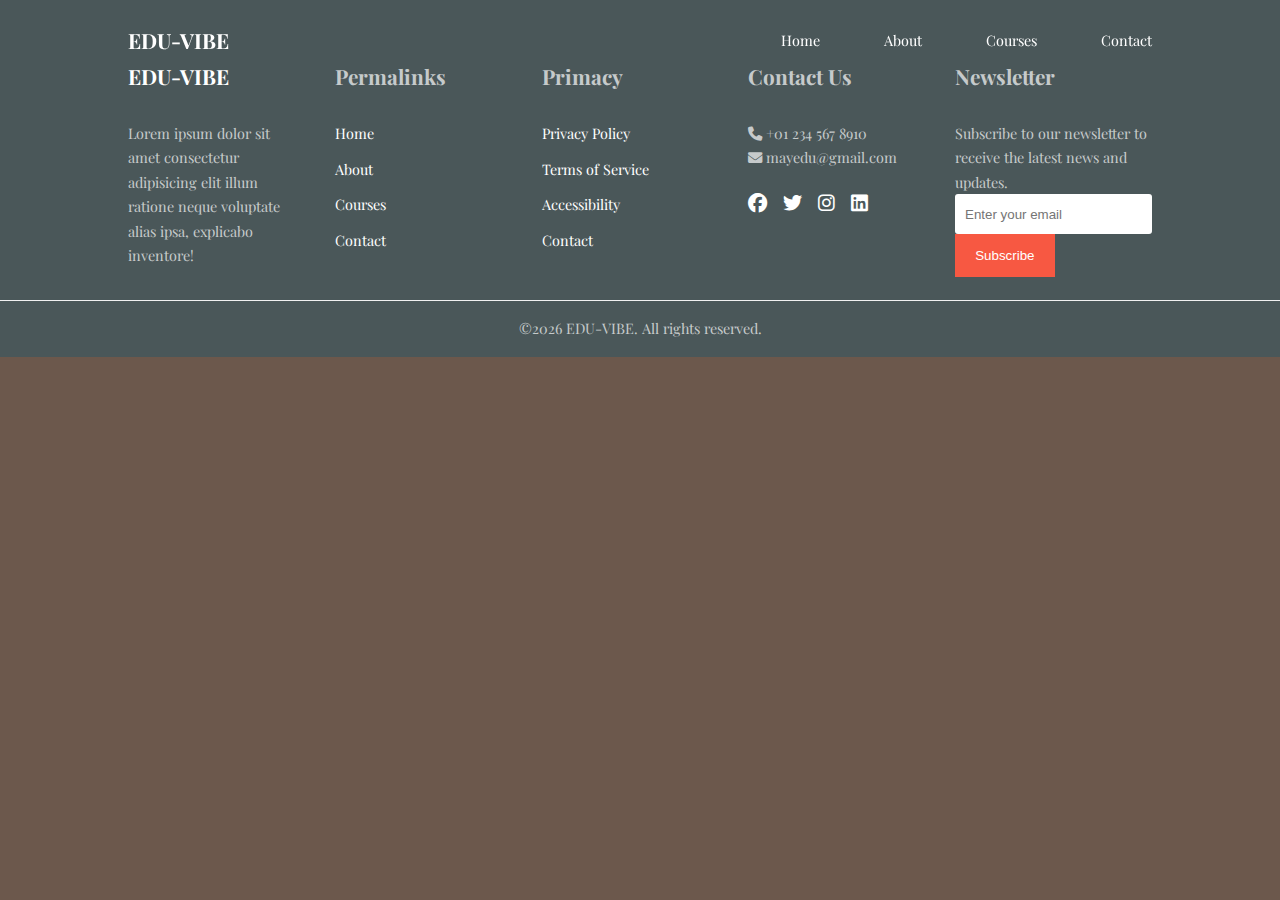
==== about.html @ d9bd9087 "implemeting about page" ====
<!DOCTYPE html>
<html lang="en">

<head>
    <meta charset="UTF-8">
    <meta name="viewport" content="width=device-width, initial-scale=1.0">
    <link rel="icon" href="./images/favicon.ico" type="image/favicon.ico">
    <title>Responsive Education Multi-page Website Using HTML, CSS and JavaScript</title>
    <link rel="stylesheet" href="./css/style.css">

    <!-- For Awesome font-->
    <link rel="stylesheet" href="https://cdnjs.cloudflare.com/ajax/libs/font-awesome/6.7.2/css/all.min.css"
        integrity="sha512-Evv84Mr4kqVGRNSgIGL/F/aIDqQb7xQ2vcrdIwxfjThSH8CSR7PBEakCr51Ck+w+/U6swU2Im1vVX0SVk9ABhg=="
        crossorigin="anonymous" referrerpolicy="no-referrer" />

    <!-- Google font  -->
    <link rel="preconnect" href="https://fonts.googleapis.com">
    <link rel="preconnect" href="https://fonts.gstatic.com" crossorigin>
    <link href="https://fonts.googleapis.com/css2?family=Playfair+Display:ital,wght@0,400..900;1,400..900&display=swap"
        rel="stylesheet">

    <!-- Swiper  -->
    <link rel="stylesheet" href="https://cdn.jsdelivr.net/npm/swiper@11/swiper-bundle.min.css" />


    <script src="./main.js" defer></script>

</head>

<body>
    <!--============ NAVBAR ============== -->
    <nav>
        <div class="container nav__container">
            <a href="index.html">
                <h4 class="">EDU-VIBE</h4>
            </a>
            <ul class="nav__menu">
                <li><a href="index.html">Home</a></li>
                <li><a href="about.html">About</a></li>
                <li><a href="courses.html">Courses</a></li>
                <li><a href="contact.html">Contact</a></li>
            </ul>
            <button id="open-menu-btn">
                <i class="fa-solid fa-bars"></i>
            </button>
            <button id="close-menu-btn">
                <i class="fa-solid fa-xmark"></i>
            </button>
        </div>
    </nav>
    <!--============ NAVBAR ENDS ============== -->

<!--============ HEADER  ============== -->


<!--============ HEADER ENDS ============== -->





     <!--============ FOOTER  SECTION ============== -->
     <footer class="">
        <div class="container footer__container">
            <div class="footer__1">
                <a href="index.html" class="footer__logo">
                    <h4>EDU-VIBE</h4>
                </a>
                <p>Lorem ipsum dolor sit amet consectetur adipisicing elit illum ratione neque voluptate alias ipsa,
                    explicabo inventore!</p>
            </div>
            <div class="footer_2">
                <h4>Permalinks</h4>
                <ul class="permalinks">
                    <li><a href="index.html">Home</a></li>
                    <li><a href="about.html">About</a></li>
                    <li><a href="courses.html">Courses</a></li>
                    <li><a href="contact.html">Contact</a></li>
                </ul>
            </div>
            <div class="footer__3">
                <h4>Primacy</h4>
                <ul class="primacy">
                    <li><a href="#">Privacy Policy</a></li>
                    <li><a href="#">Terms of Service</a></li>
                    <li><a href="#">Accessibility</a></li>
                    <li><a href="#">Contact</a></li>
            </div>
            <div class="footer__5">
                <h4>Contact Us</h4>
                <div>
                    <p> <i class="fa-solid fa-phone"></i> +01 234 567 8910</p>
                    <p> <i class="fa-solid fa-envelope"></i> mayedu@gmail.com</p>
                </div>
                <ul class="footer__socials">
                    <li>
                        <a href="#"><i class="fa-brands fa-facebook"></i></a>
                    </li>
                    <li>
                        <a href="#"><i class="fa-brands fa-twitter"></i></a>
                    </li>
                    <li>
                        <a href="#"><i class="fa-brands fa-instagram"></i></a>
                    </li>
                    <li>
                        <a href="#"><i class="fa-brands fa-linkedin"></i></a>
                </ul>
            </div>
            <div class="footer__4">
                <h4>Newsletter</h4>
                <p>Subscribe to our newsletter to receive the latest news and updates.</p>
                <form action="">
                    <input class="newsletter" type="email" placeholder="Enter your email">
                    <button type="submit" class="btn btn-primary">Subscribe</button>
                </form>
            </div>
        </div>
        <hr style="height: 0.5px; background-color: rgb(241, 241, 241); border: none;" />
        <div class="footer__copyright">
            <p>&copy;<span id="currentYear"></span> EDU-VIBE. All rights reserved.</p>
        </div>
    </footer>
    <!--============ END FOOTER SECTION ============== -->

</body>
---- css/style.css ----
/* Over-ride default browser styles */
* {
  margin: 0;
  text-decoration: none;
  list-style: none;
  box-sizing: border-box;
  padding: 0;
  border: 0;
  outline: 0;
}

/*===== CSS Variables help to customize page  ===== */
:root {
  --color-primary: #e9c46a;
  --color-success: #00bf8e;
  --color-warning: #0d515c;
  --color-danger: #f75842;
  --color-danger-variant: rgba(247, 88, 66, 0.5);
  --color-white: #fff;
  --color-light: rgba(255, 255, 255, 0.7);
  --color-black: #000;
  --color-bg: #6c584c;
  --color-bg1: #d5bdaf;
  --color-bg2: #4a5759;

  --container-width-lg: 80%;
  --container-width-md: 90%;
  --container-width-sm: 95%;

  --transition: all 0.4s ease;
}

body {
  font-family: "Playfair Display", serif;
  line-height: 1.7;
  color: var(--color-white);
  background: var(--color-bg);
}
.container {
  width: var(--container-width-lg);
  margin: 0 auto;
}

section {
  padding: 6rem 0;
}

section h2 {
  text-align: center;
  margin-bottom: 4rem;
}

h1,
h2,
h3,
h4,
h5 {
  line-height: 1.2;
}

h1 {
  font-size: 2.4rem;
}
h2 {
  font-size: 2rem;
}
h3 {
  font-size: 1.6rem;
}
h4 {
  font-size: 1.3rem;
}
a {
  color: var(--color-white);
}
img {
  width: 100%;
  display: block;
  object-fit: cover;
}
.btn {
  display: inline-block;
  padding: 0.8rem 1.2rem;
  background: var(--color-white);
  color: var(--color-black);
  border: 1px solid transparent;
  font-weight: 500;
  transition: var(--transition);
}

.btn:hover {
  background: transparent;
  color: var(--color-white);
  border-color: var(--color-white);
}

.btn-primary {
  background: var(--color-danger);
  color: var(--color-white);
}

/*=============== NAVBAR =============== */

nav {
  background: transparent;
  width: 100vw;
  height: 5rem;
  position: fixed;
  top: 0;
  z-index: 11;
}

/* change navbar styles on scroll using javascript */
.window-scroll {
  background: var(--color-danger);
  box-shadow: 0 1rem 2rem rgba(0, 0, 0, 0.3);
}

.nav__container {
  display: flex;
  justify-content: space-between;
  align-items: center;
  height: 100%;
}

nav button {
  display: none;
}

.nav__menu {
  display: flex;
  gap: 4rem;
  align-items: center;
}

.nav__menu a {
  font-size: 0.9rem;
  transition: all 500ms linear;
}

.nav__menu a:hover {
  color: var(--color-bg2);
}

/*================= HERO ================= */

header {
  position: relative;
  top: 5rem;
  overflow: hidden;
  height: 70vh;
  margin-bottom: 5rem;
}

.header__container {
  display: grid;
  grid-template-columns: 1fr 1fr;
  align-items: center;
  gap: 5rem;
  height: 100%;
}

.header__left .hero-text {
  font-style: normal;
  font-weight: 700;
  font-size: 40px;
  line-height: 64px;
  background: linear-gradient(180deg, #ff7b00 0%, rgba(255, 61, 0, 0.24) 100%);
  -webkit-background-clip: text;
  -webkit-text-fill-color: transparent;
  background-clip: text;
}

.header__left p {
  margin: 1rem 0 2.4rem;
}

/* ================ CATEGORIES ================ */
.categories {
  background: var(--color-bg1);
  height: 29rem;
}

.categories h1 {
  line-height: 1;
  margin-bottom: 3rem;
}

.categories__container {
  display: grid;
  grid-template-columns: 40% 60%;
  /* gap: 4rem; */
}

.categories__left {
  margin-right: 4rem;
}

.categories__left p {
  margin: 1rem 0 3rem;
}

.categories__right {
  display: grid;
  grid-template-columns: repeat(3, 1fr);
  gap: 1.2rem;
}

.category {
  background: var(--color-bg2);
  padding: 2rem;
  border-radius: 2rem;
  transition: var(--transition);
}

.category:hover {
  box-shadow: 0 3rem 3rem rgba(0, 0, 0, 0.3);
  z-index: 1;
}

.category:nth-child(2) .category__icon {
  background: var(--color-danger);
}

.category:nth-child(3) .category__icon {
  background: var(--color-success);
}

.category:nth-child(4) .category__icon {
  background: var(--color-warning);
}

.category:nth-child(5) .category__icon {
  background: var(--color-success);
}

.category:nth-child(6) .category__icon {
  background: var(--color-danger);
}

.category__icon {
  background: var(--color-primary);
  padding: 0.9rem;
  border-radius: 0.9rem;
}

.category h5 {
  margin: 2rem 0 1rem;
}

.category p {
  font-size: 0.85rem;
}

/* ================ POPULAR COURSES ================ */
.courses {
  margin-top: 10rem;
}

.courses__container {
  display: grid;
  grid-template-columns: repeat(3, 1fr);
  gap: 2rem;
}

.course {
  background: var(--color-bg1);
  text-align: center;
  border: 1px solid transparent;
}

.course:hover {
  border: 1px solid var(--color-bg1);
  border-radius: 5px;
  background: transparent;
}

.course__info {
  padding: 2rem;
}

.course__info p {
  margin: 1.2rem 0 2rem;
  font-size: 0.9rem;
}

/* ================ FAQs ================ */
.faqs {
  background: var(--color-bg1);
  box-shadow: inset 0 0 3rem rgba(0, 0, 0, 0.5);
}

.faqs__container {
  display: grid;
  grid-template-columns: 1fr 1fr;
  gap: 1rem;
}

.faq {
  padding: 2rem;
  display: flex;
  align-items: center;
  gap: 1.4rem;
  height: fit-content;
  background: var(--color-bg2);
  cursor: pointer;
  box-shadow: rgba(0, 0, 0, 0.25) 0px 54px 55px,
    rgba(0, 0, 0, 0.12) 0px -12px 30px, rgba(0, 0, 0, 0.12) 0px 4px 6px,
    rgba(0, 0, 0, 0.17) 0px 12px 13px, rgba(0, 0, 0, 0.09) 0px -3px 5px;
  transition: all 1s ease-out;
}

.faq h4 {
  font-size: 1rem;
  line-height: 2.2;
}

.faq__icon {
  align-self: flex-start;
  font-size: 1.2rem;
}

.faq p {
  margin-top: 0.8rem;
  display: none;
}

.faq.open p {
  display: block;
}

/* ================ TESTIMONIALS ================ */
.testimonials__container {
  overflow-x: hidden;
  position: relative;
  margin-bottom: 5rem;
}

.testimonial {
  padding-top: 2rem;
  box-shadow: rgba(0, 0, 0, 0.17) 0px -23px 25px 0px inset,
    rgba(0, 0, 0, 0.15) 0px -36px 30px 0px inset,
    rgba(0, 0, 0, 0.1) 0px -79px 40px 0px inset, rgba(0, 0, 0, 0.06) 0px 2px 1px,
    rgba(0, 0, 0, 0.09) 0px 4px 2px, rgba(0, 0, 0, 0.09) 0px 8px 4px,
    rgba(0, 0, 0, 0.09) 0px 16px 8px, rgba(0, 0, 0, 0.09) 0px 32px 16px;
  cursor: grab;
}

.avatar {
  width: 6rem;
  height: 6rem;
  border-radius: 50%;
  overflow: hidden;
  margin: 0 auto 1rem;
  border: 1rem solid var(--color-bg1);
}

.testimonial__info {
  text-align: center;
}

.testimonial__body {
  background: var(--color-danger);
  padding: 2rem;
  margin-top: 3rem;
  position: relative;
}

.testimonial__body::before {
  content: "";
  position: absolute;
  background: linear-gradient(
    135deg,
    transparent,
    var(--color-danger),
    var(--color-danger-variant),
    var(--color-danger-variant)
  );
  display: block;
  top: -1.5rem;
  left: 45%;
  /* transform: translateX(-50%); */
  transform: rotate(45deg);
  width: 3rem;
  height: 3rem;
  border-left: 1rem solid transparent;
  border-right: 1rem solid transparent;
  border-top: 1rem solid var(--color-danger-variant);
}

/* ================ FOOTER ================ */
footer {
  background: var(--color-bg2);
  padding: 4rem 0 1rem 0;
  color: var(--color-light);
  font-size: 0.9rem;
}

.footer__container {
  display: grid;
  grid-template-columns: repeat(5, 1fr);
  gap: 2rem;
}

.footer__container > div h4 {
  margin-bottom: 2rem;
}

.footer__1 p {
  margin: 0 0 2rem;
}

footer ul li {
  margin-bottom: 0.7rem;
}

footer ul li a:hover {
  text-decoration: underline;
  color: var(--color-light);
}

.footer__4 .newsletter {
  height: 40px;
  padding: 10px;
  border-radius: 3px;
}

.footer__socials {
  display: flex;
  gap: 1rem;
  font-size: 1.2rem;
  margin-top: 1rem;
}

.footer__copyright {
  grid-column: 1 / -1;
  text-align: center;
  margin-top: 1rem;
}

/* ================ MEDIA QUERIES (TABLETS) ================ */

@media screen and (max-width: 1024px) {
  .container {
    width: var(--container-width-md);
  }
  h1 {
    font-size: 2.2rem;
  }
  h2 {
    font-size: 1.7rem;
  }
  h3 {
    font-size: 1.4rem;
  }
  h4 {
    font-size: 1.2rem;
  }

  /* ================ NAVBAR ================ */
  nav button {
    display: inline-block;
    background: transparent;
    font-size: 1.8rem;
    color: var(--color-white);
    cursor: pointer;
  }

  nav button#close-menu-btn {
    display: none;
  }
  .nav__menu {
    position: fixed;
    top: 5rem;
    right: 5%;
    height: fit-content;
    width: 18rem;
    flex-direction: column;
    gap: 0;
  }
  .nav__menu li {
    width: 100%;
    height: 5.8rem;
    animation: animateNavItems 400ms linear forwards;
    transform-origin: top right;
    opacity: 0;
  }

  .nav__menu li:nth-child(2) {
    animation-delay: 200ms;
  }
  .nav__menu li:nth-child(3) {
    animation-delay: 400ms;
  }
  .nav__menu li:nth-child(4) {
    animation-delay: 600ms;
  }

  @keyframes animateNavItems {
    from {
      opacity: 0;
      transform: rotateZ(-90deg) rotateX(90deg) scale(0.1);
    }
    to {
      opacity: 1;
      transform: rotateZ(0) rotateX(0) scale(1);
    }
  }
  .nav__menu li a {
    background: var(--color-bg1);
    box-shadow: -4rem 6rem 10rem rgba(0, 0, 0, 0.6);
    width: 100%;
    height: 100%;
    display: grid;
    place-items: center;
    color: rgb(81, 71, 71);
  }
  .nav__menu li a:hover {
    background: var(--color-bg2-variant);
    color: var(--color-black);
  }

  /* ================ HEADER ================ */
  header{
    height: 67vh;
    margin-bottom: 4rem;
  }

  .header__container{
    grid-template-columns: 1fr;
    gap: 0;
    padding-bottom: 3rem;
  }
  .header__left .hero-text{
    font-size: 1.5rem;
    line-height: 25px;
  }

  /* ================ CATEGORIES ================ */

.categories{
height: auto;
}
.categories__container{
  grid-template-columns: 1fr; 
gap: 3rem;
}
.categories__left{
  margin-right: 0;
}

  /* ================ POPULAR COURSES ================ */

.course{
  margin-top: 0;
}
.courses__container{
  grid-template-columns: 1fr 1fr;
  gap: 3rem;
}
  /* ================ FAQs ================ */
  .faqs__container{
    grid-template-columns: 1fr;
  }
.faq{
  padding: 1.5rem;
}

  /* ================ TESTIMONIALS ================ */
  .testimonials__container{
    margin-bottom: 1rem;
    }

  /* ================ FOOTER ================ */
.footer__container{
  grid-template-columns: 1fr 1fr;
  gap: 3rem;
}
}

/* ================ MEDIA QUERIES (MOBILE) ================ */
@media screen and (max-width:600px) {
  .container {
    width: var(--container-width-sm);
  }

  /* ================ NAVBAR ================ */
  .nav__menu {
    right: 3%;
  }
  .nav__container{
   padding-right: 1rem;
  }

  /* ================ HEADER ================ */
  header {
    height: 100vh;
  }

  .header__container {
    grid-template-columns: 1fr;
    text-align: center;
    margin-top: 0;
  }

  .header__left .hero-text {
    font-size: 1.2rem;
    line-height: 20px;
  }

  /* ================ CATEGORIES ================ */
  .categories__right {
    grid-template-columns: 1fr 1fr;
    gap: 0.7rem;
  }

  .category{
    padding: 1rem;
    border-radius: 1rem;
  }

  .categories__icon {
    margin-top: 4px;
    display: inline-block;
  }

  /* ================ POPULAR COURSES ================ */
  .courses {
    margin-top: 0;
  }

  .courses__container {
    grid-template-columns: 1fr;
      }

  /* ================ FAQs ================ */
  .faqs__container {
    grid-template-columns: 1fr;
  }

  .faq {
    padding: 1.5rem;
  }

  /* ================ TESTIMONIALS ================ */
  .testimonial__body{
    padding: 1rem;
  }
  .testimonials__container {
    margin-bottom: 1rem;
  }

  /* ================ FOOTER ================ */
  .footer__container {
    grid-template-columns: 1fr;
    text-align: center;
    gap: 3rem;
  }
  .footer__1 p {
    margin: 1rem auto;
  }

  .footer__socials {
    justify-content: center;
  }
}
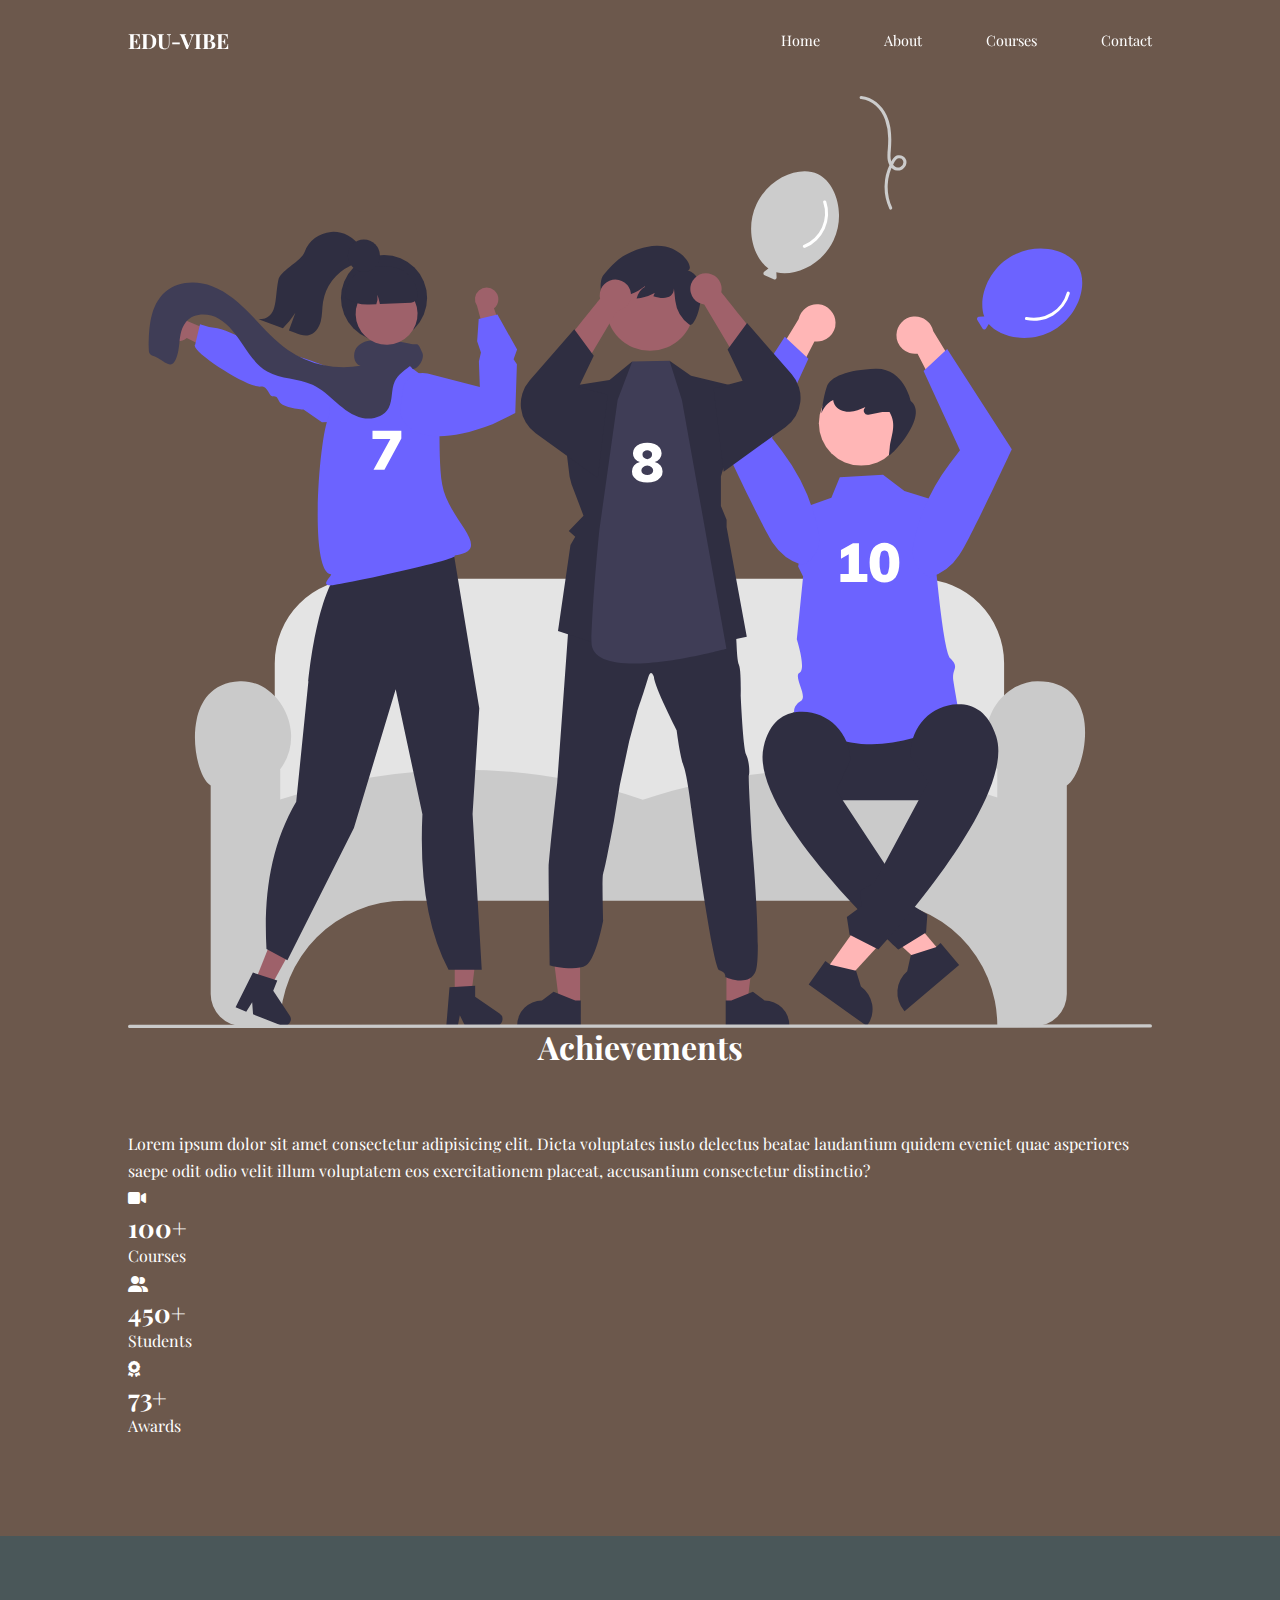
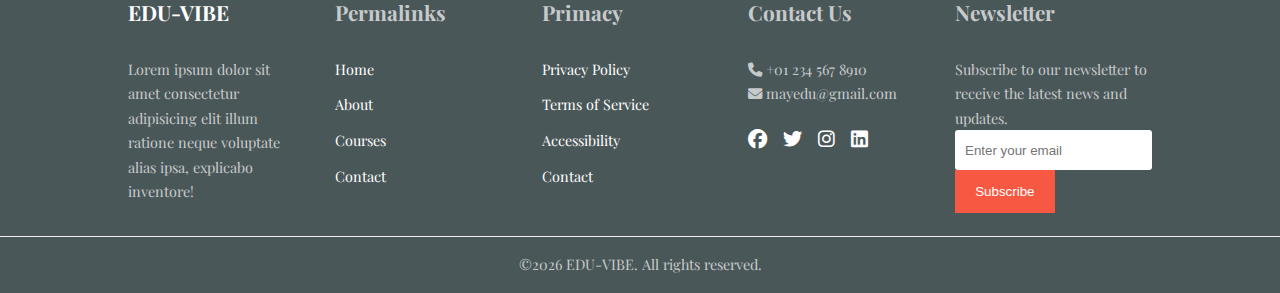
==== commit e7192557: "updated" ====
--- a/about.html
+++ b/about.html
@@ -50,17 +50,53 @@
     </nav>
     <!--============ NAVBAR ENDS ============== -->
 
-<!--============ HEADER  ============== -->
+    <!--============ HEADER  ============== -->
+    <section class="about__achievements">
+        <div class="container about__achievements__container">
+            <div class="about__achievement__left">
+                <img src="./images/about achievements.svg" alt="">
+            </div>
+            <div class="about__achievement__right">
+                <h2>Achievements</h2>
+                <p>Lorem ipsum dolor sit amet consectetur adipisicing elit. Dicta voluptates iusto delectus beatae
+                    laudantium quidem eveniet quae asperiores saepe odit odio velit illum voluptatem eos exercitationem
+                    placeat, accusantium consectetur distinctio?
+                </p>
+                <div class="achievements__cards">
+                    <article class="achievement__card">
+                        <span class="achievement__icon">
+                            <i class="fa-solid fa-video"></i>
+                        </span>
+                        <h3>100+</h3>
+                        <p>Courses</p>
+                    </article>
+                    <article class="achievement__card">
+                        <span class="achievement__icon">
+                            <i class="fa-solid fa-user-friends"></i>
+                        </span>
+                        <h3>450+</h3>
+                        <p>Students</p>
+                    </article>
+                    <article class="achievement__card">
+                        <span class="achievement__icon">
+                            <i class="fa-solid fa-award"></i>
+                        </span>
+                        <h3>73+</h3>
+                        <p>Awards</p>
+                    </article>
+                </div>
+            </div>
+        </div>
+    </section>
 
-
-<!--============ HEADER ENDS ============== -->
+    <!--============ HEADER ENDS ============== -->
 
 
 
 
 
-     <!--============ FOOTER  SECTION ============== -->
-     <footer class="">
+    <!--============ FOOTER  SECTION ============== -->
+    <footer class="">
         <div class="container footer__container">
             <div class="footer__1">
                 <a href="index.html" class="footer__logo">
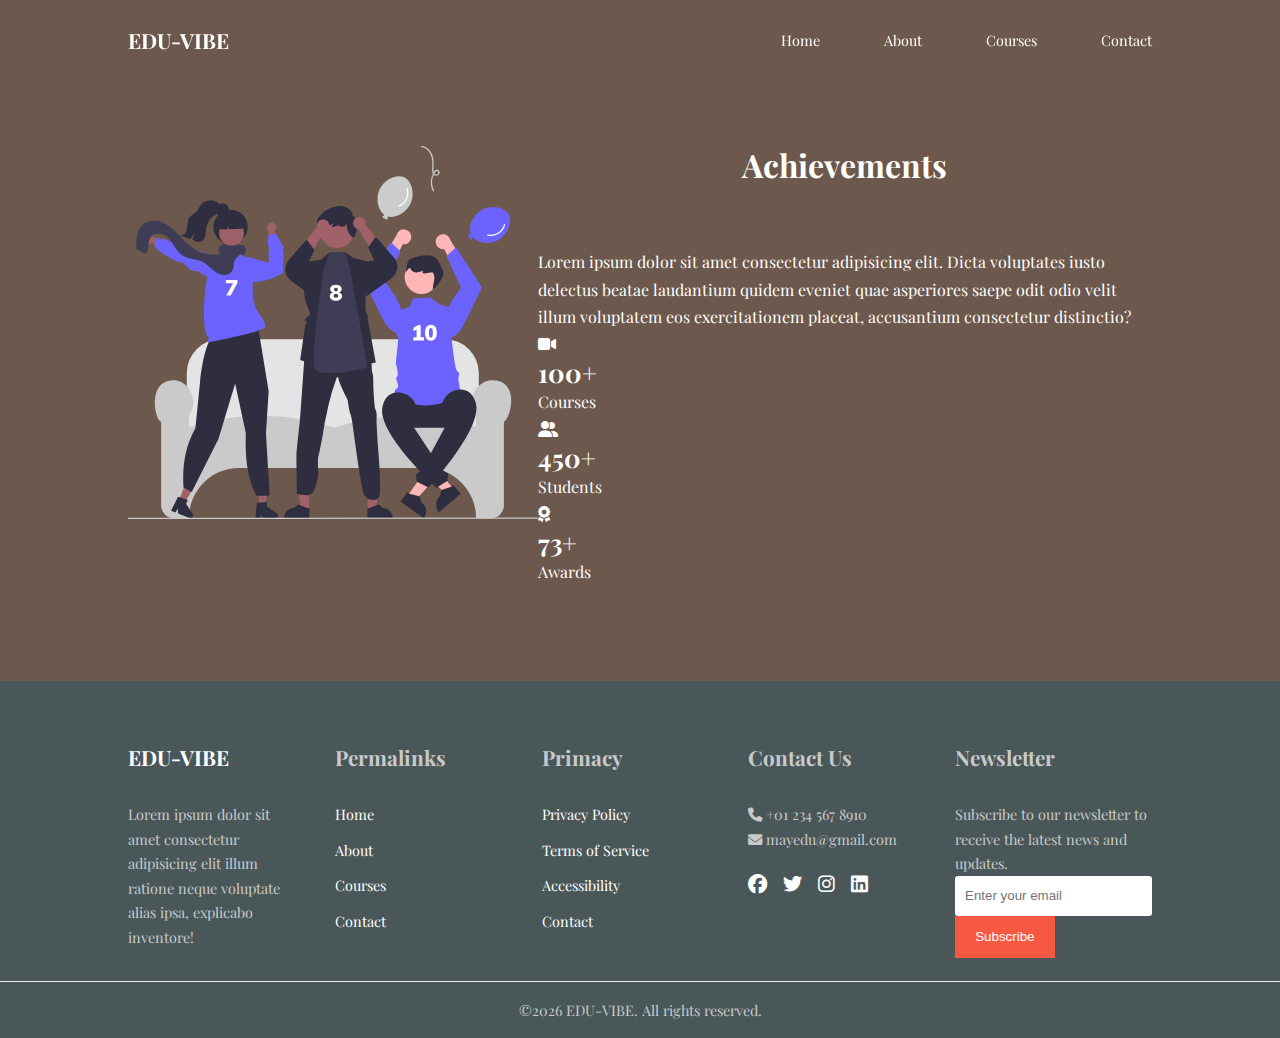
==== commit 0df22473: "upated about styles" ====
--- a/about.html
+++ b/about.html
@@ -7,6 +7,7 @@
     <link rel="icon" href="./images/favicon.ico" type="image/favicon.ico">
     <title>Responsive Education Multi-page Website Using HTML, CSS and JavaScript</title>
     <link rel="stylesheet" href="./css/style.css">
+    <link rel="stylesheet" href="./css/about.css">
 
     <!-- For Awesome font-->
     <link rel="stylesheet" href="https://cdnjs.cloudflare.com/ajax/libs/font-awesome/6.7.2/css/all.min.css"
--- a/css/about.css
+++ b/css/about.css
@@ -0,0 +1,13 @@
+  /* ================ ACHIEVEMENTS ================ */
+  .about__achievements {
+        margin-top: 50px;
+  }
+
+    .about__achievements__container {
+        display: grid;
+           grid-template-columns: 40% 60%;
+    }
+
+    .about__achievements__left > p {
+        margin: 1.6rem 0 2.5rem;
+    }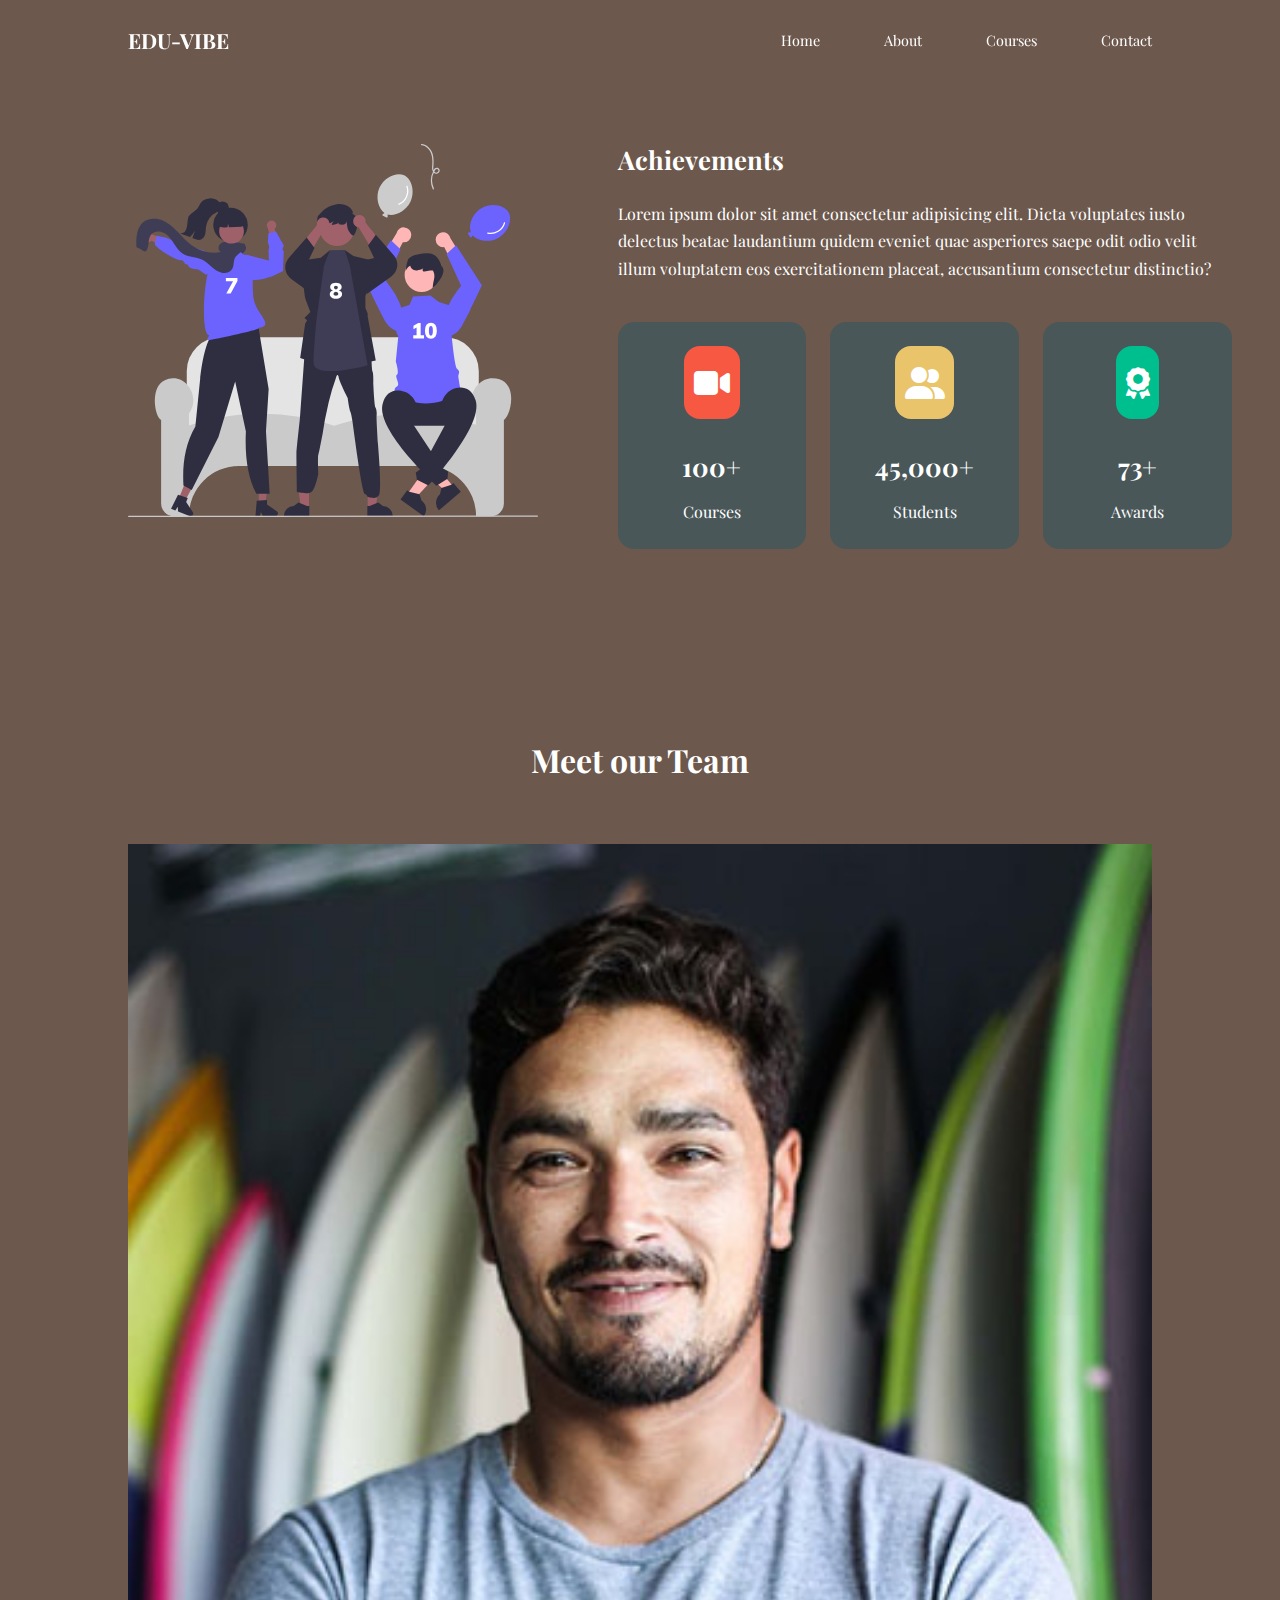
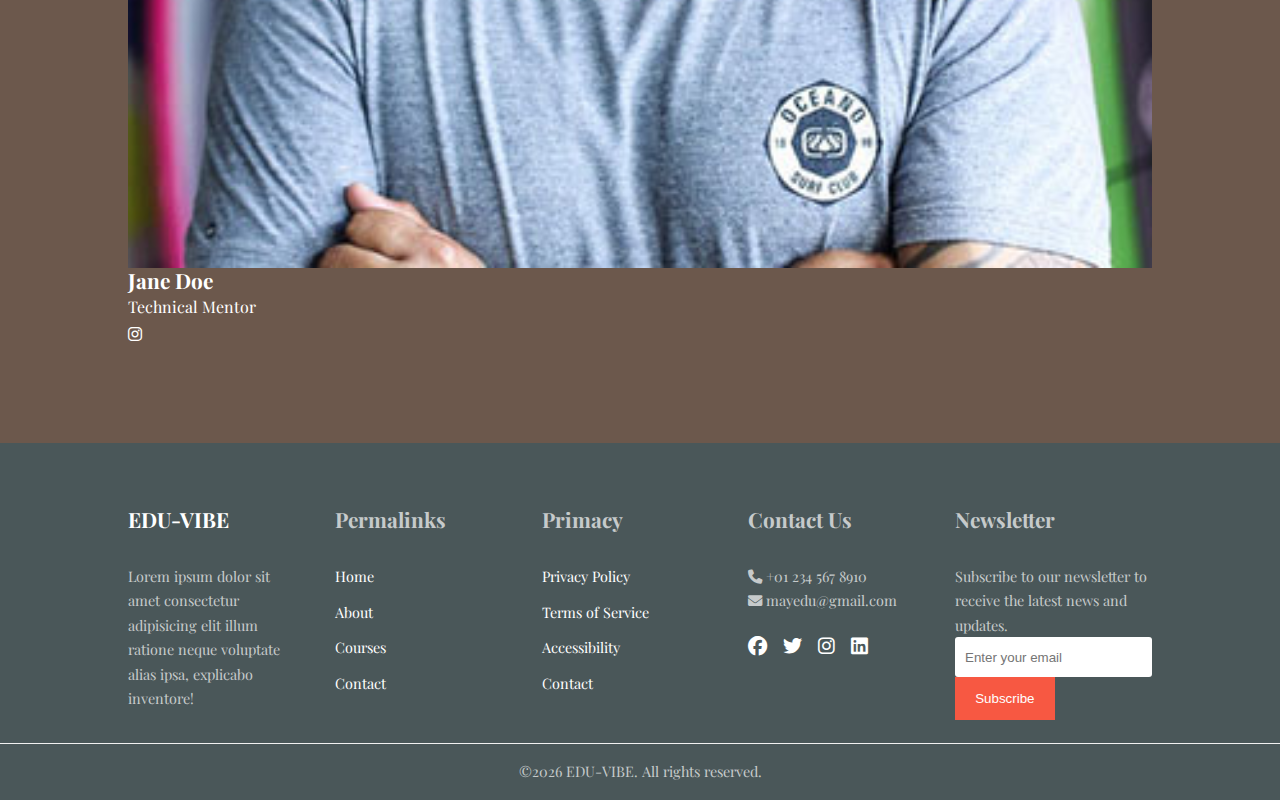
==== commit 8c23c9d8: "updated" ====
--- a/about.html
+++ b/about.html
@@ -51,14 +51,14 @@
     </nav>
     <!--============ NAVBAR ENDS ============== -->
 
-    <!--============ HEADER  ============== -->
+    <!--============ ACHIEVEMENT  ============== -->
     <section class="about__achievements">
         <div class="container about__achievements__container">
             <div class="about__achievement__left">
                 <img src="./images/about achievements.svg" alt="">
             </div>
             <div class="about__achievement__right">
-                <h2>Achievements</h2>
+                <h3>Achievements</h3>
                 <p>Lorem ipsum dolor sit amet consectetur adipisicing elit. Dicta voluptates iusto delectus beatae
                     laudantium quidem eveniet quae asperiores saepe odit odio velit illum voluptatem eos exercitationem
                     placeat, accusantium consectetur distinctio?
@@ -75,7 +75,7 @@
                         <span class="achievement__icon">
                             <i class="fa-solid fa-user-friends"></i>
                         </span>
-                        <h3>450+</h3>
+                        <h3>45,000+</h3>
                         <p>Students</p>
                     </article>
                     <article class="achievement__card">
@@ -90,7 +90,30 @@
         </div>
     </section>
 
-    <!--============ HEADER ENDS ============== -->
+    <!--============ ACHIEVEMENT ENDS ============== -->
+
+
+    <!--============ TEAM ============== -->
+    <section class="team">
+        <h2>Meet our Team</h2>
+        <div class="container team__container">
+            <article class="team__member">
+                <div class="team__member__image">
+                    <img src="./images/tm1.jpg" alt="">
+                </div>
+                <div class="team__member__info">
+                    <h4>Jane Doe</h4>
+                    <p>Technical Mentor</p>
+                </div>
+                <div class="team__member__socials">
+                    <a href="https://instagram" target="_blank">
+                        <i class="fa-brands fa-instagram"></i>
+                    </a>
+                </div>
+            </article>
+        </div>
+    </section>
+    <!--============ TEAM ENDS ============== -->
 
 
 
--- a/css/about.css
+++ b/css/about.css
@@ -1,13 +1,54 @@
-  /* ================ ACHIEVEMENTS ================ */
-  .about__achievements {
-        margin-top: 50px;
-  }
+/* ================ ACHIEVEMENTS ================ */
+.about__achievements {
+  margin-top: 3rem;
+}
 
-    .about__achievements__container {
-        display: grid;
-           grid-template-columns: 40% 60%;
-    }
+.about__achievements__container {
+  display: grid;
+  grid-template-columns: 40% 60%;
+  gap: 5rem;
+}
 
-    .about__achievements__left > p {
-        margin: 1.6rem 0 2.5rem;
-    }+.about__achievement__right > p {
+  margin: 1.6rem 0 2.5rem;
+}
+
+.achievements__cards {
+  display: grid;
+  grid-template-columns: repeat(3, 1fr);
+  gap: 1.5rem;
+}
+
+.achievement__card {
+  background-color: var(--color-bg2);
+  padding: 1.5rem;
+  border-radius: 1rem;
+  text-align: center;
+  transition: var(--transition);
+}
+
+.achievement__card:hover {
+  background: var(--color-primary);
+  box-shadow: 0 0 1rem rgba(0, 0, 0, 0.2);
+}
+
+.achievement__icon {
+  background: var(--color-danger);
+  padding: 0.6rem;
+  border-radius: 1rem;
+  margin-bottom: 2rem;
+  display: inline-block;
+  font-size: 2rem;
+}
+
+.achievement__card:nth-child(2) .achievement__icon {
+  background: var(--color-primary);
+}
+
+.achievement__card:nth-child(3) .achievement__icon {
+  background: var(--color-success);
+}
+
+.achievement__card p {
+  margin-top: 1rem;
+}
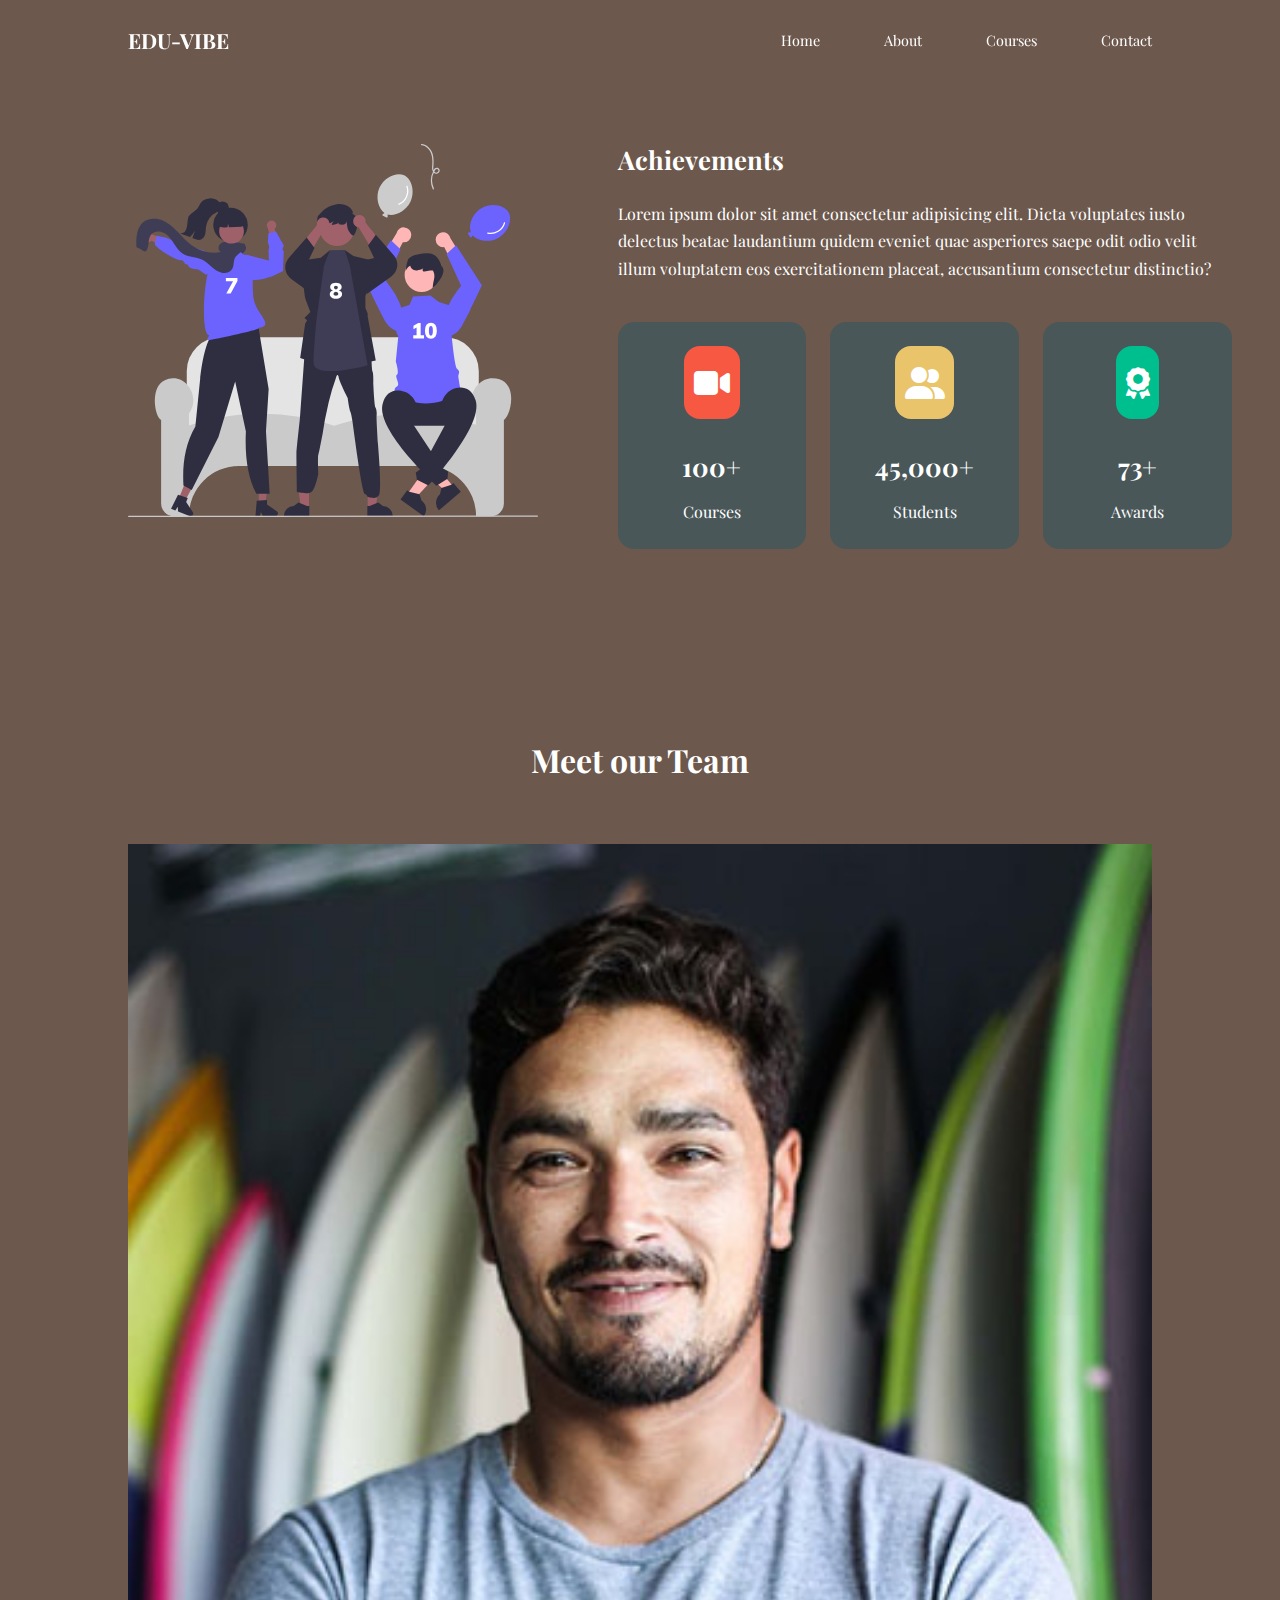
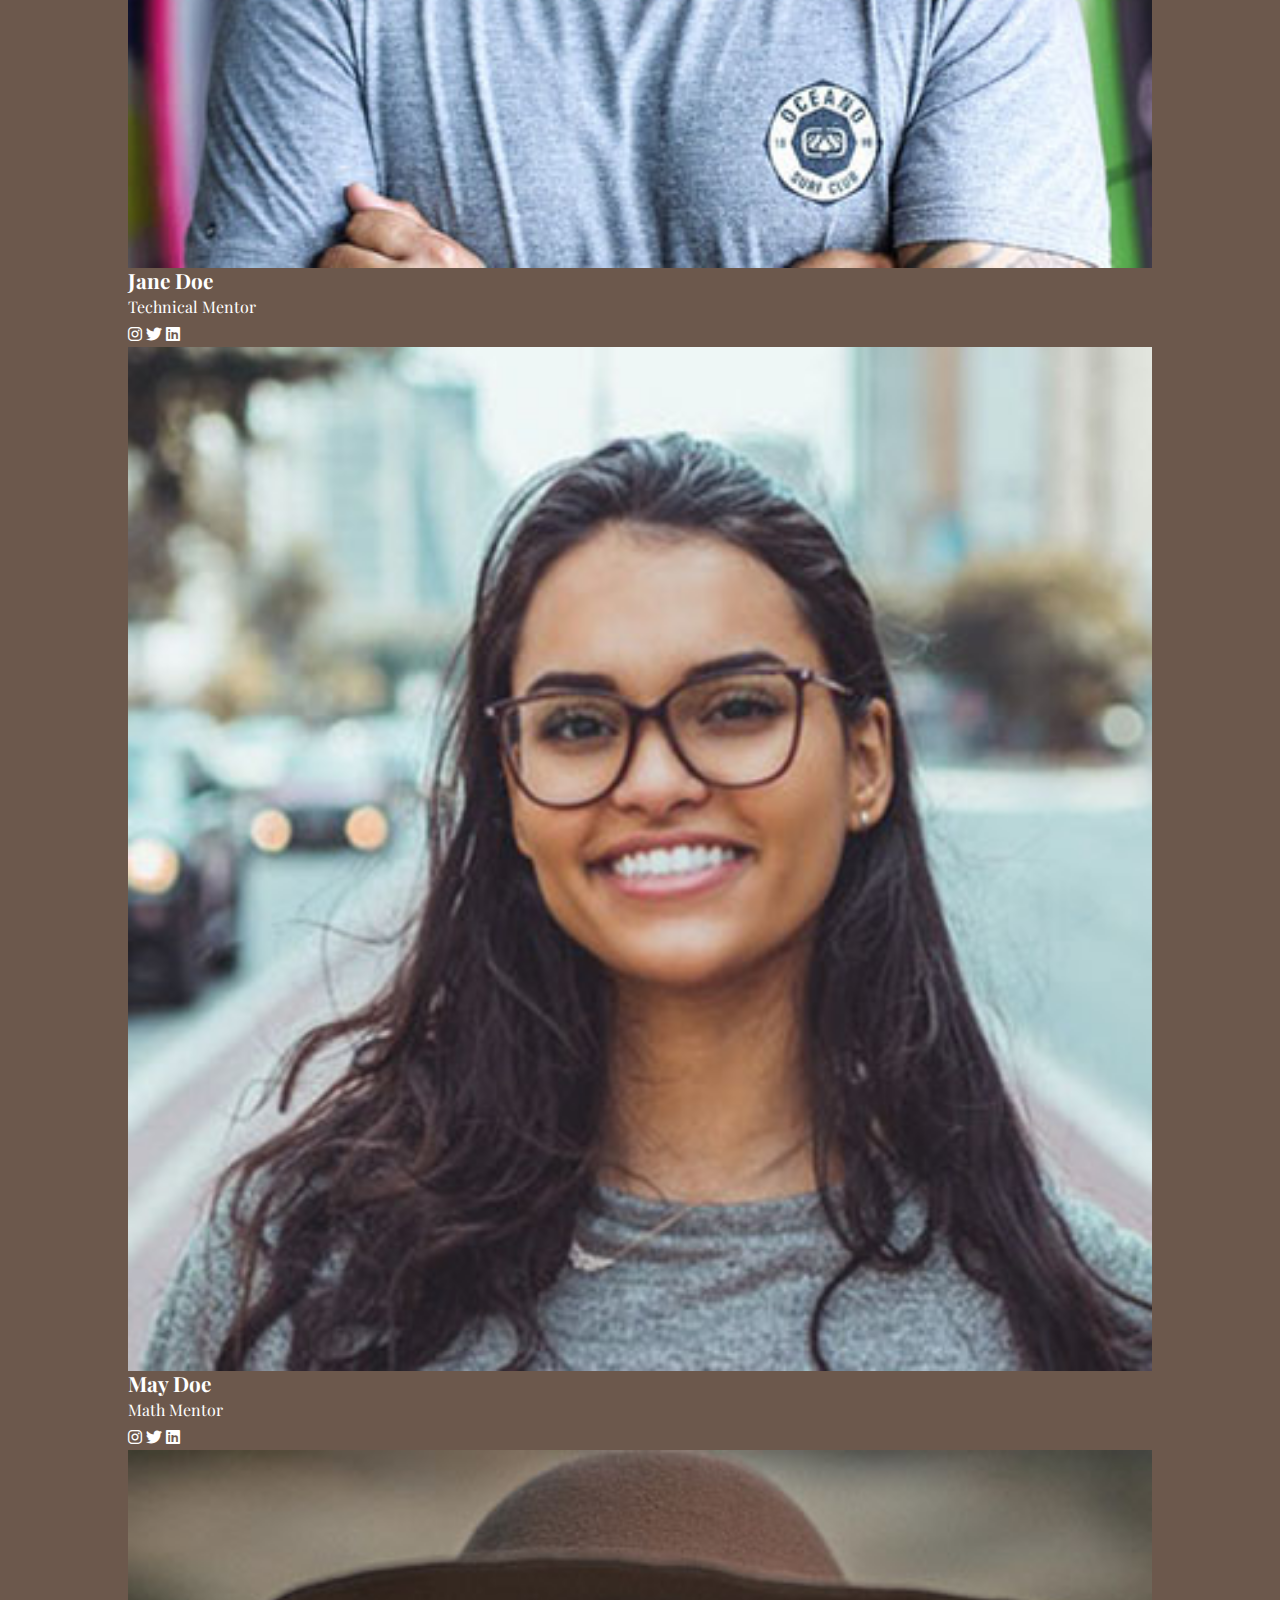
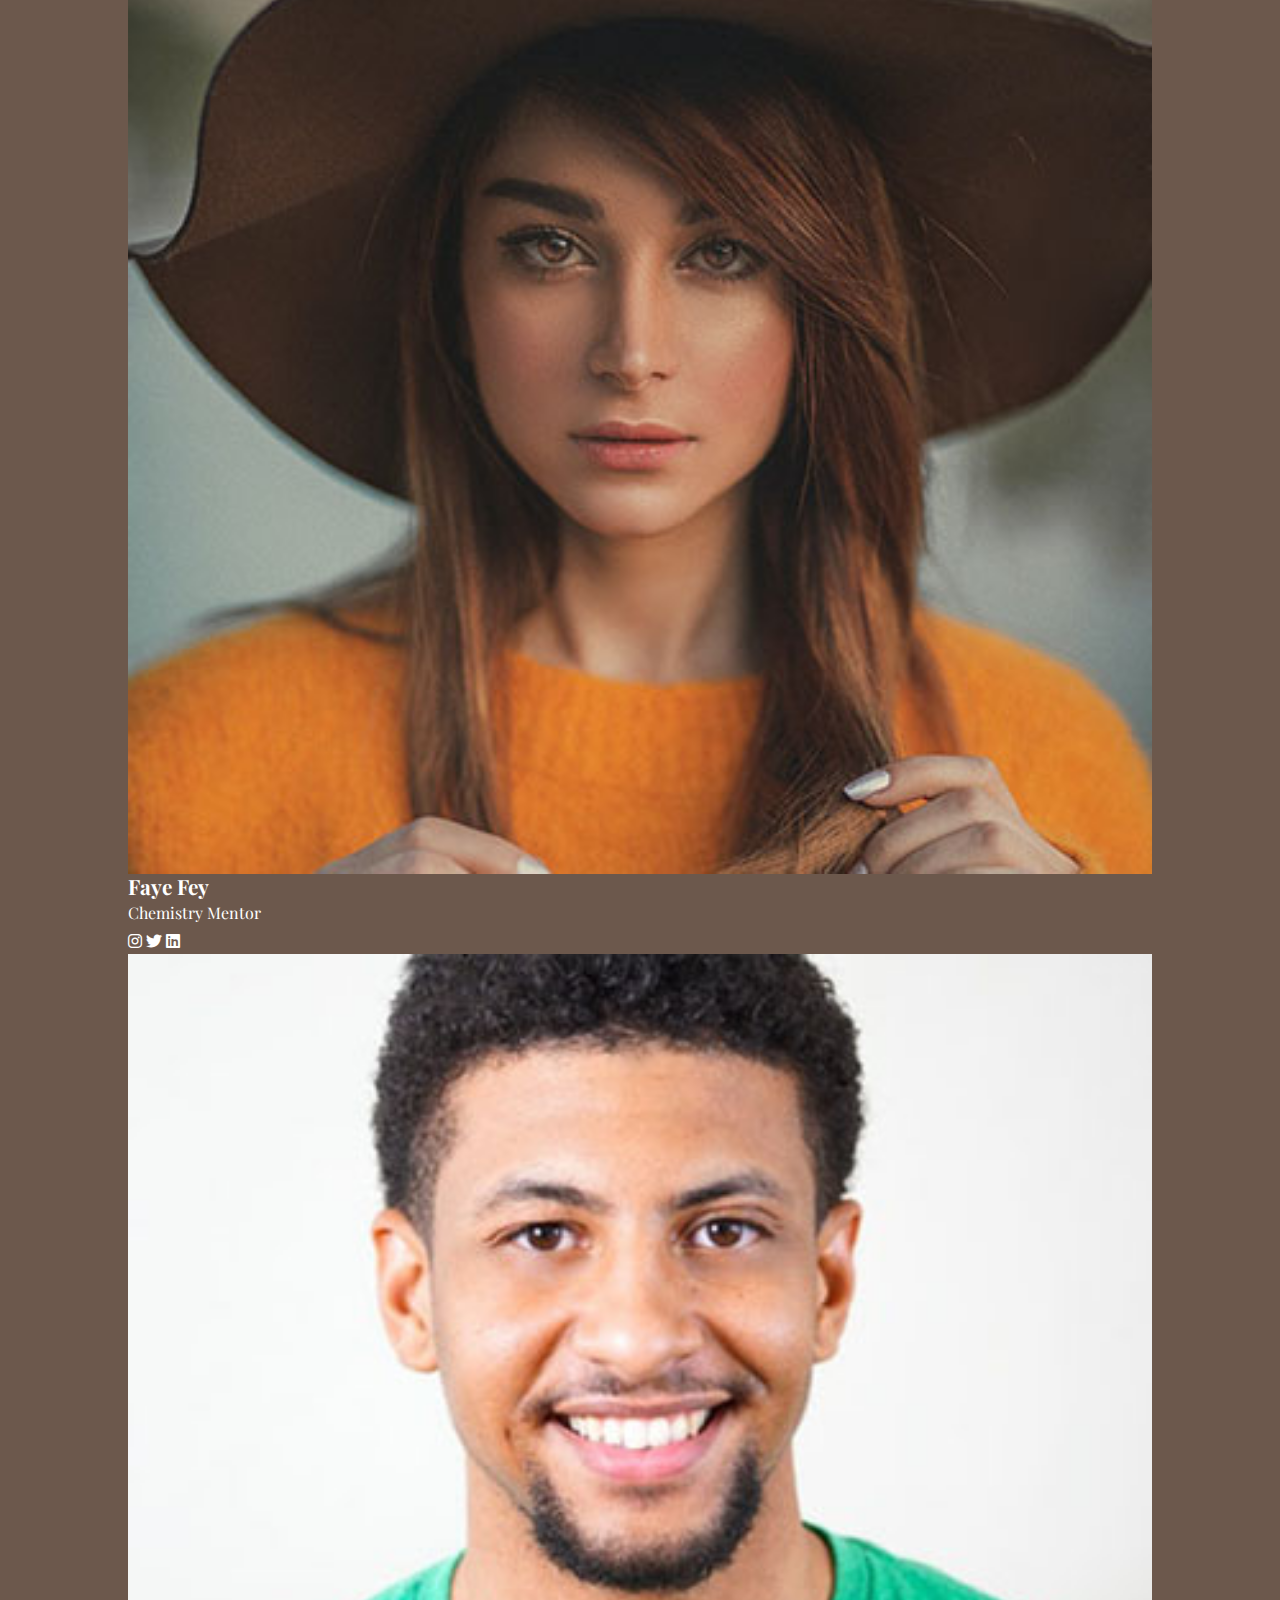
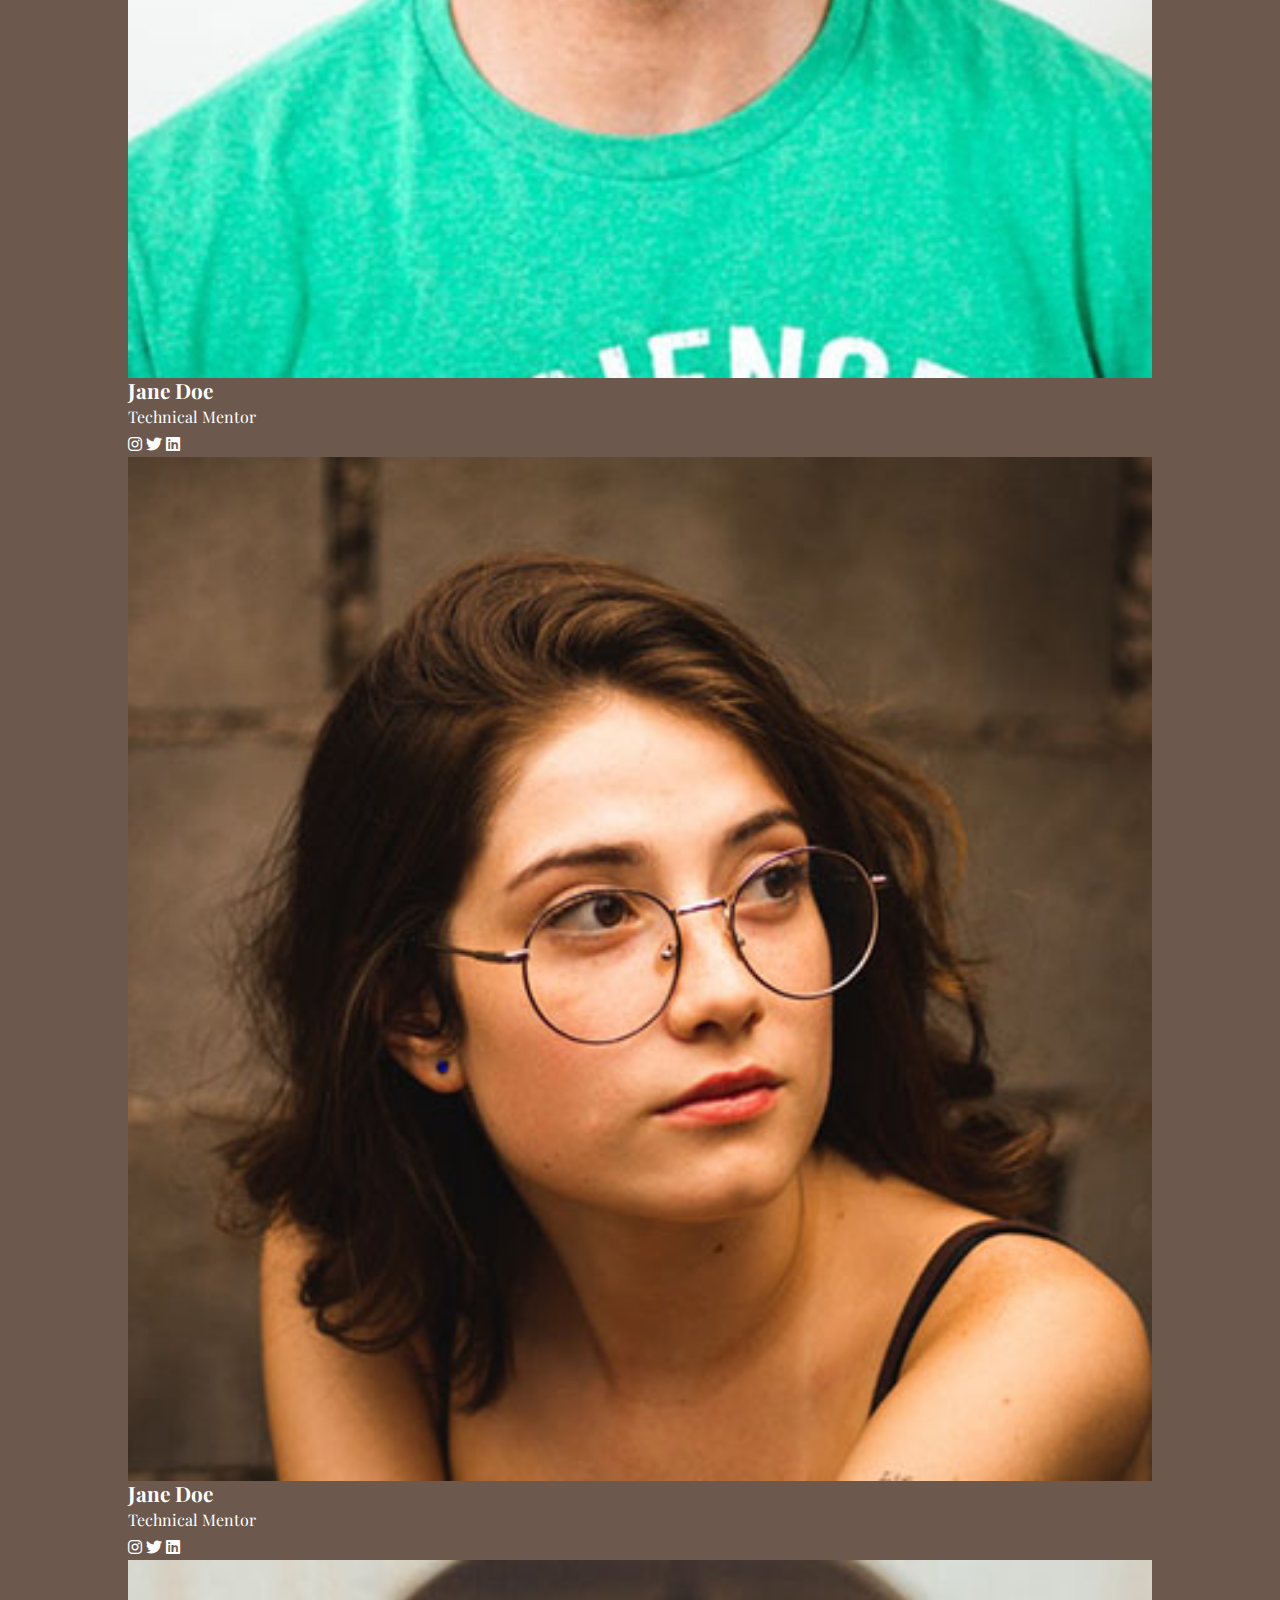
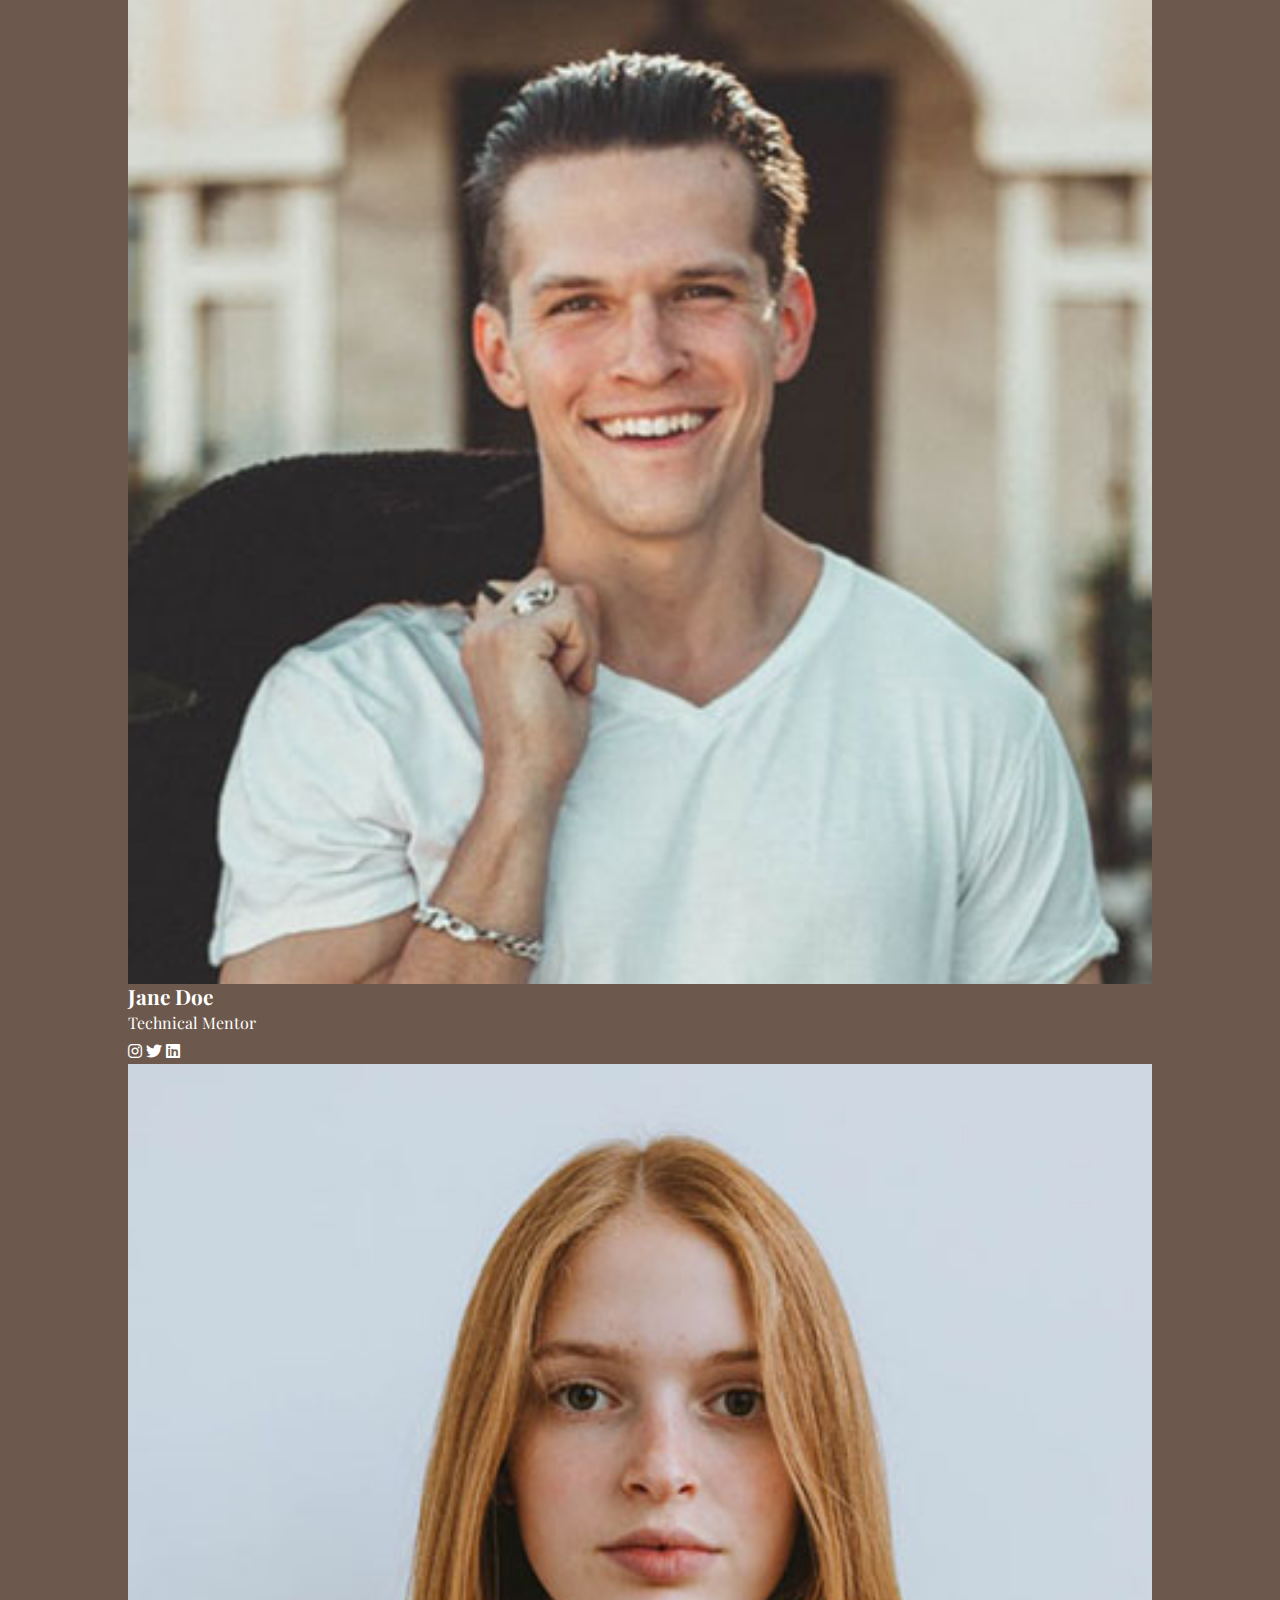
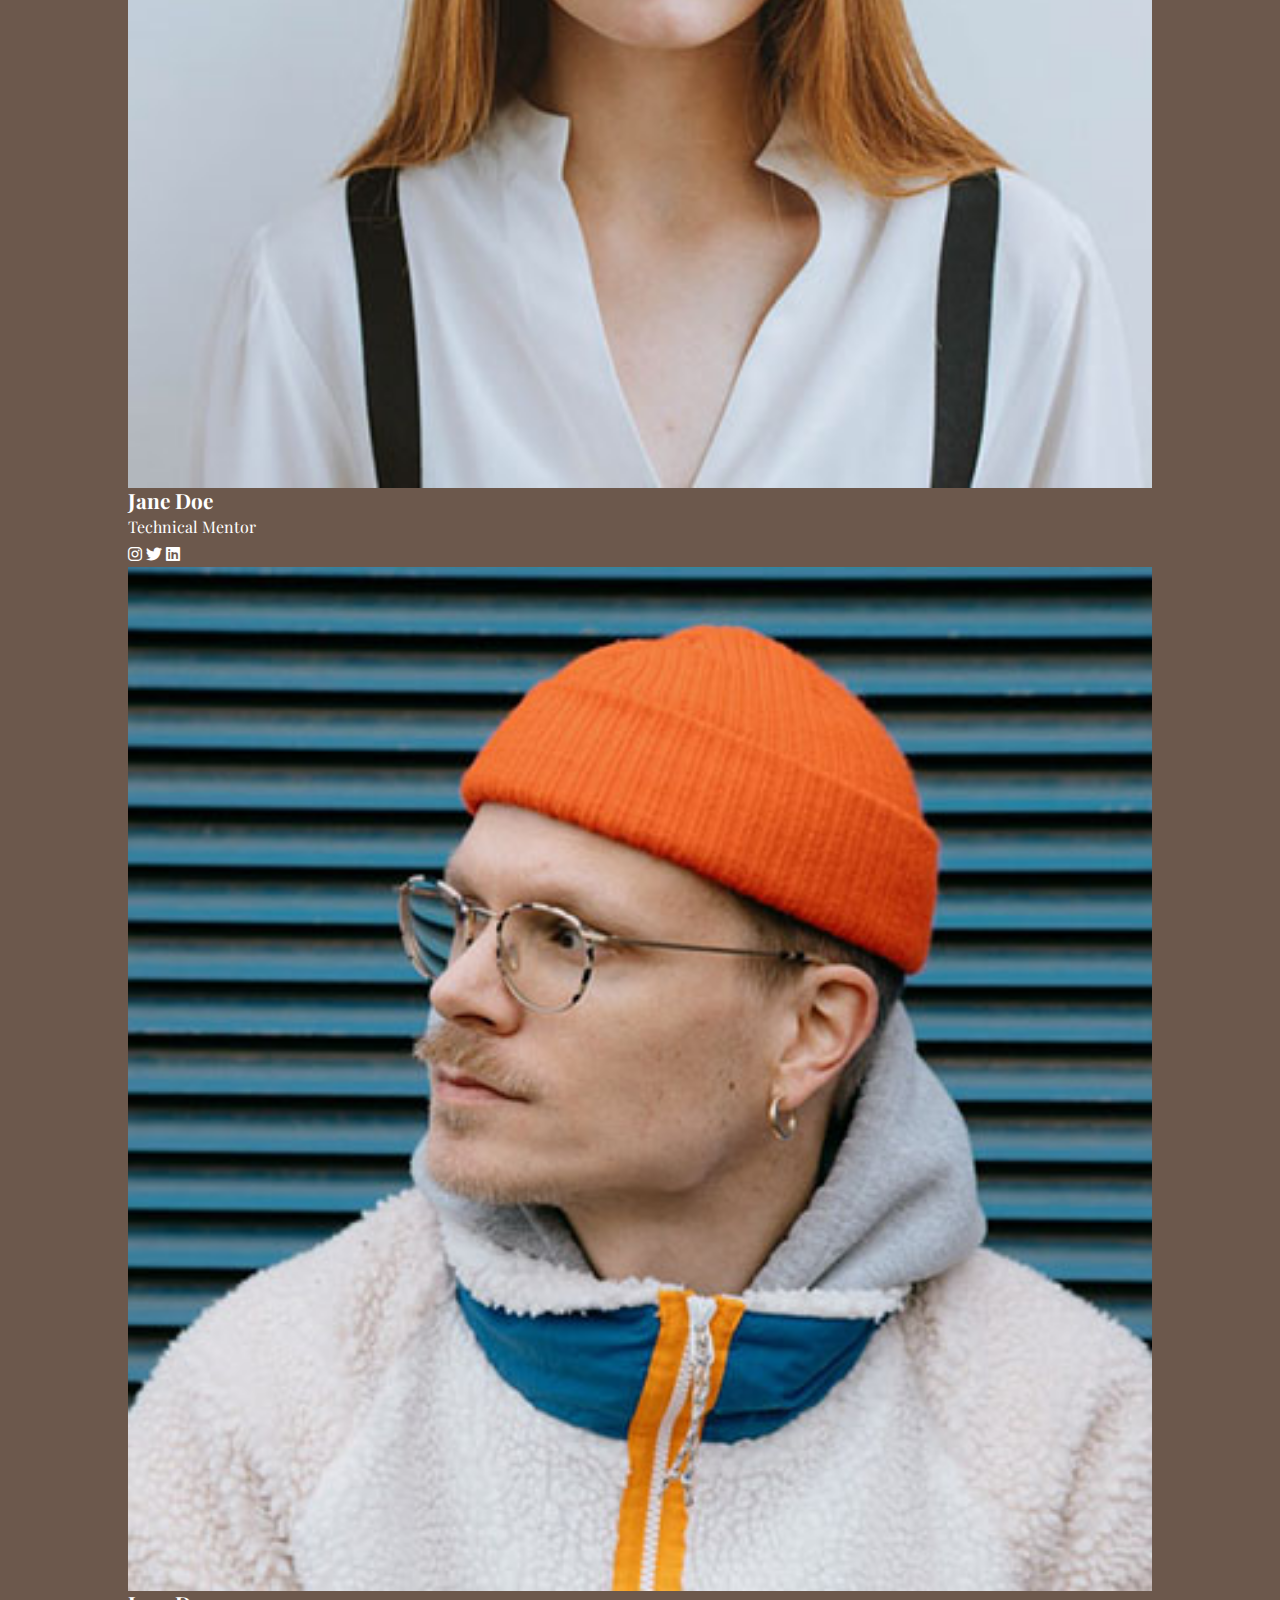
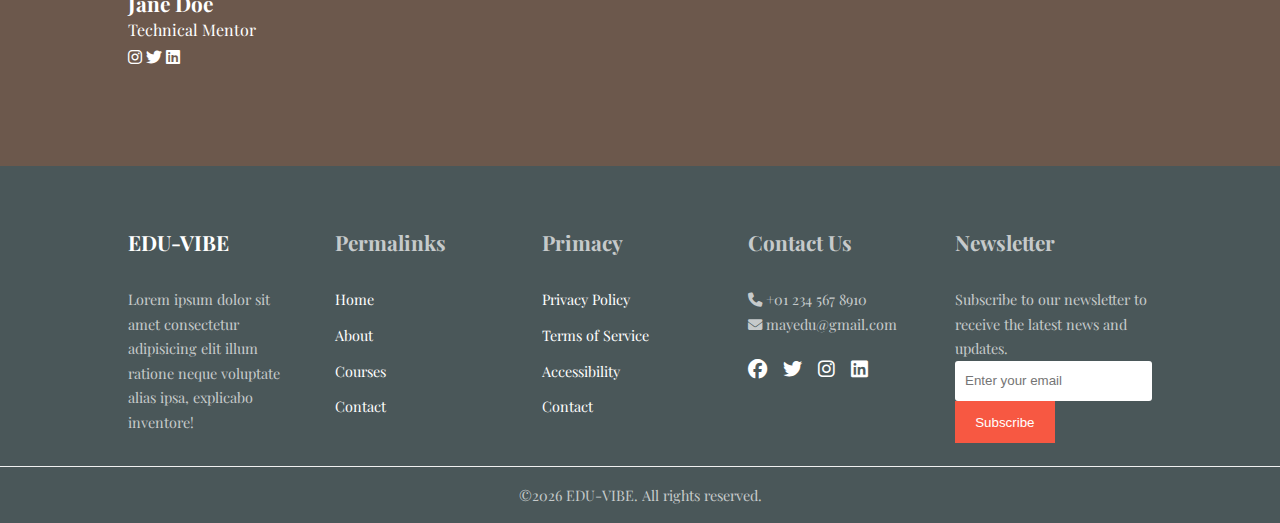
==== commit 75cedddb: "updated" ====
--- a/about.html
+++ b/about.html
@@ -109,6 +109,152 @@
                     <a href="https://instagram" target="_blank">
                         <i class="fa-brands fa-instagram"></i>
                     </a>
+                    <a href="https://twitter" target="_blank">
+                        <i class="fa-brands fa-twitter"></i>
+                    </a>
+                    <a href="https://linkedIn" target="_blank">
+                        <i class="fa-brands fa-linkedin"></i>
+                    </a>
+                </div>
+            </article>
+            <article class="team__member">
+                <div class="team__member__image">
+                    <img src="./images/tm2.jpg" alt="">
+                </div>
+                <div class="team__member__info">
+                    <h4>May Doe</h4>
+                    <p>Math Mentor</p>
+                </div>
+                <div class="team__member__socials">
+                    <a href="https://instagram" target="_blank">
+                        <i class="fa-brands fa-instagram"></i>
+                    </a>
+                    <a href="https://twitter" target="_blank">
+                        <i class="fa-brands fa-twitter"></i>
+                    </a>
+                    <a href="https://linkedIn" target="_blank">
+                        <i class="fa-brands fa-linkedin"></i>
+                    </a>
+                </div>
+            </article>
+            <article class="team__member">
+                <div class="team__member__image">
+                    <img src="./images/tm3.jpg" alt="">
+                </div>
+                <div class="team__member__info">
+                    <h4>Faye Fey</h4>
+                    <p>Chemistry Mentor</p>
+                </div>
+                <div class="team__member__socials">
+                    <a href="https://instagram" target="_blank">
+                        <i class="fa-brands fa-instagram"></i>
+                    </a>
+                    <a href="https://twitter" target="_blank">
+                        <i class="fa-brands fa-twitter"></i>
+                    </a>
+                    <a href="https://linkedIn" target="_blank">
+                        <i class="fa-brands fa-linkedin"></i>
+                    </a>
+                </div>
+            </article>
+            <article class="team__member">
+                <div class="team__member__image">
+                    <img src="./images/tm4.jpg" alt="">
+                </div>
+                <div class="team__member__info">
+                    <h4>Jane Doe</h4>
+                    <p>Technical Mentor</p>
+                </div>
+                <div class="team__member__socials">
+                    <a href="https://instagram" target="_blank">
+                        <i class="fa-brands fa-instagram"></i>
+                    </a>
+                    <a href="https://twitter" target="_blank">
+                        <i class="fa-brands fa-twitter"></i>
+                    </a>
+                    <a href="https://linkedIn" target="_blank">
+                        <i class="fa-brands fa-linkedin"></i>
+                    </a>
+                </div>
+            </article>
+            <article class="team__member">
+                <div class="team__member__image">
+                    <img src="./images/tm5.jpg" alt="">
+                </div>
+                <div class="team__member__info">
+                    <h4>Jane Doe</h4>
+                    <p>Technical Mentor</p>
+                </div>
+                <div class="team__member__socials">
+                    <a href="https://instagram" target="_blank">
+                        <i class="fa-brands fa-instagram"></i>
+                    </a>
+                    <a href="https://twitter" target="_blank">
+                        <i class="fa-brands fa-twitter"></i>
+                    </a>
+                    <a href="https://linkedIn" target="_blank">
+                        <i class="fa-brands fa-linkedin"></i>
+                    </a>
+                </div>
+            </article>
+            <article class="team__member">
+                <div class="team__member__image">
+                    <img src="./images/tm6.jpg" alt="">
+                </div>
+                <div class="team__member__info">
+                    <h4>Jane Doe</h4>
+                    <p>Technical Mentor</p>
+                </div>
+                <div class="team__member__socials">
+                    <a href="https://instagram" target="_blank">
+                        <i class="fa-brands fa-instagram"></i>
+                    </a>
+                    <a href="https://twitter" target="_blank">
+                        <i class="fa-brands fa-twitter"></i>
+                    </a>
+                    <a href="https://linkedIn" target="_blank">
+                        <i class="fa-brands fa-linkedin"></i>
+                    </a>
+                </div>
+            </article>
+            <article class="team__member">
+                <div class="team__member__image">
+                    <img src="./images/tm7.jpg" alt="">
+                </div>
+                <div class="team__member__info">
+                    <h4>Jane Doe</h4>
+                    <p>Technical Mentor</p>
+                </div>
+                <div class="team__member__socials">
+                    <a href="https://instagram" target="_blank">
+                        <i class="fa-brands fa-instagram"></i>
+                    </a>
+                    <a href="https://twitter" target="_blank">
+                        <i class="fa-brands fa-twitter"></i>
+                    </a>
+                    <a href="https://linkedIn" target="_blank">
+                        <i class="fa-brands fa-linkedin"></i>
+                    </a>
+                </div>
+            </article>
+            <article class="team__member">
+                <div class="team__member__image">
+                    <img src="./images/tm8.jpg" alt="">
+                </div>
+                <div class="team__member__info">
+                    <h4>Jane Doe</h4>
+                    <p>Technical Mentor</p>
+                </div>
+                <div class="team__member__socials">
+                    <a href="https://instagram" target="_blank">
+                        <i class="fa-brands fa-instagram"></i>
+                    </a>
+                    <a href="https://twitter" target="_blank">
+                        <i class="fa-brands fa-twitter"></i>
+                    </a>
+                    <a href="https://linkedIn" target="_blank">
+                        <i class="fa-brands fa-linkedin"></i>
+                    </a>
                 </div>
             </article>
         </div>
